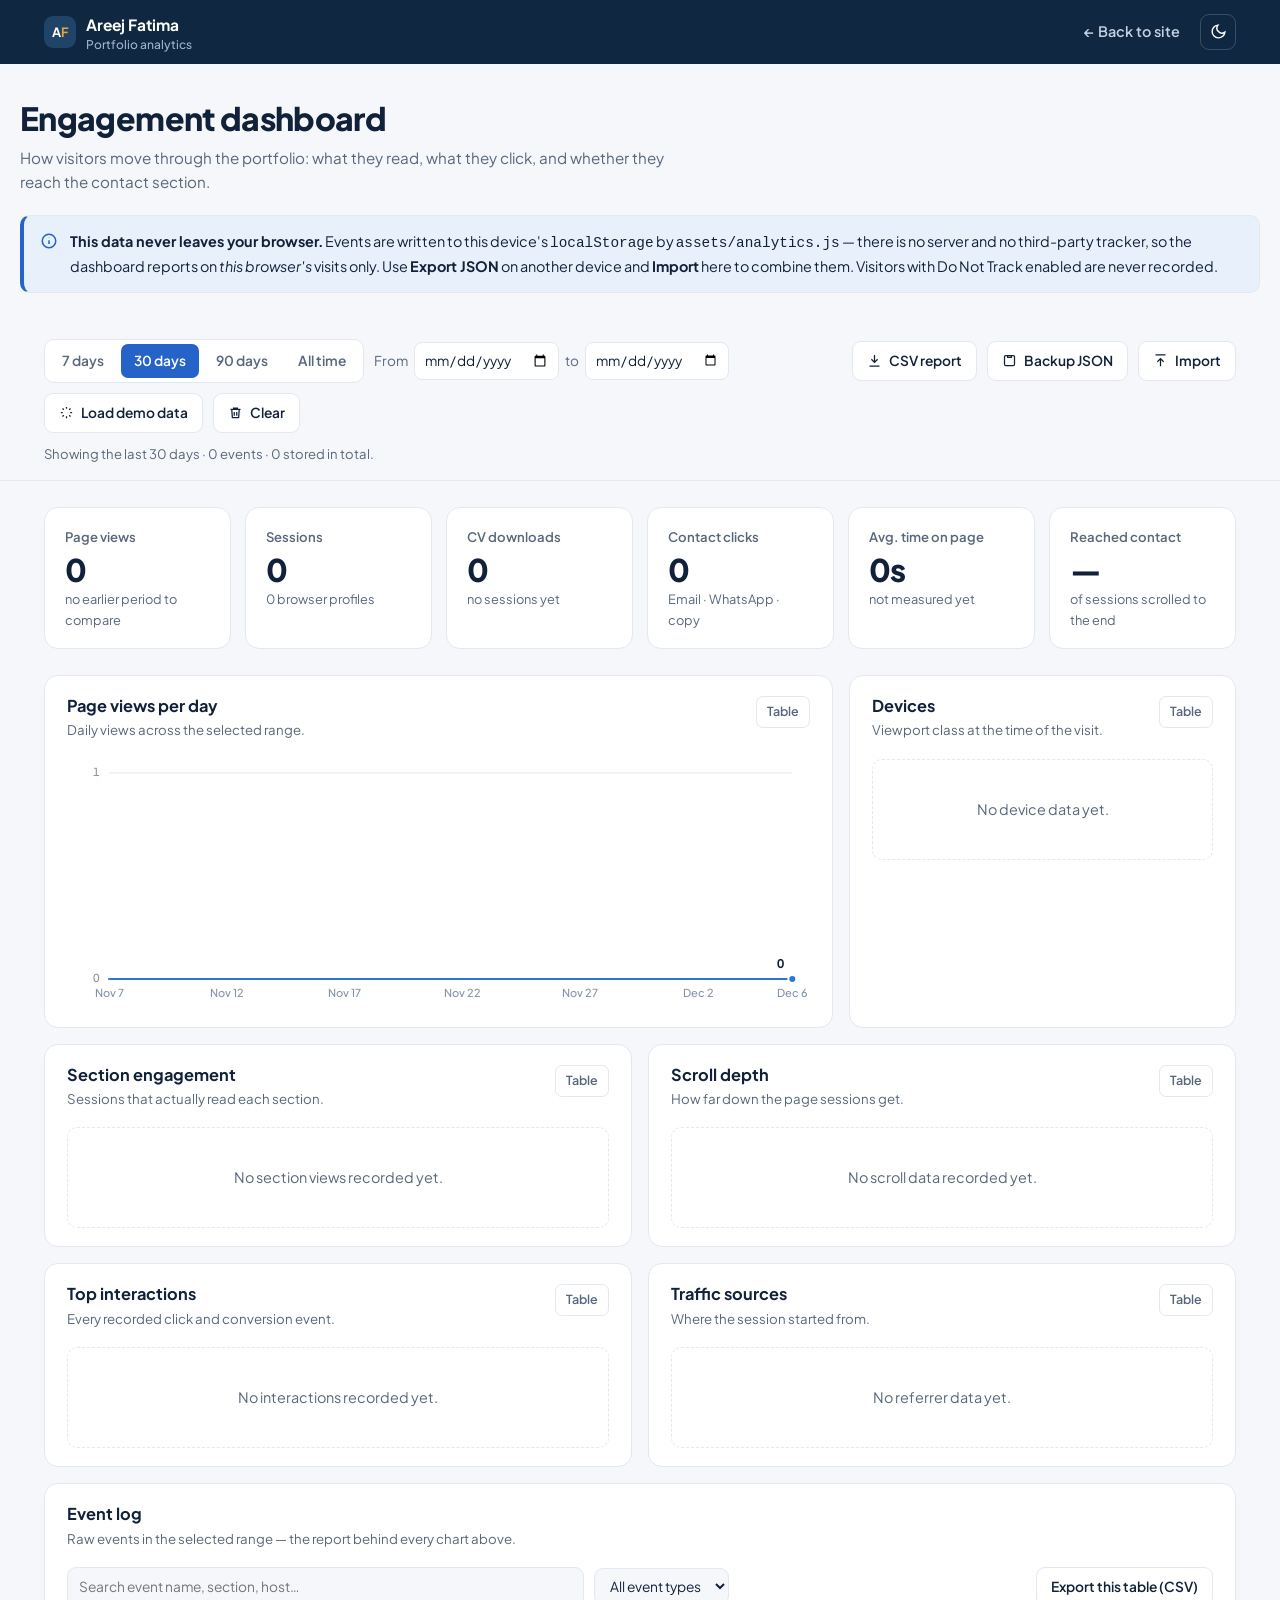
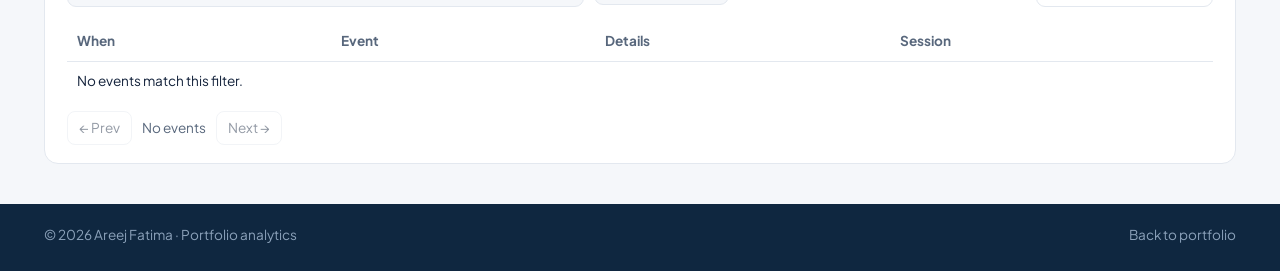
==== dashboard.html @ 3126476a "Add analytics dashboard, reporting and site enhancements Dashboard and reporting - dashboard.html: e" ====
<!DOCTYPE html>
<html lang="en">
<head>
<meta charset="UTF-8">
<meta name="viewport" content="width=device-width, initial-scale=1, viewport-fit=cover">
<title>Analytics Dashboard | Areej Fatima</title>
<meta name="description" content="Engagement dashboard and reporting for areejfatimak992.github.io — visits, CV downloads, contact clicks and section engagement.">
<meta name="robots" content="noindex,nofollow">
<meta name="theme-color" content="#0F2740">
<link rel="icon" href="data:image/svg+xml,<svg xmlns='http://www.w3.org/2000/svg' viewBox='0 0 64 64'><rect width='64' height='64' rx='14' fill='%230F2740'/><text x='50%' y='55%' dominant-baseline='middle' text-anchor='middle' font-family='Arial' font-weight='700' font-size='26' fill='white'>AF</text></svg>">
<link rel="preconnect" href="https://fonts.googleapis.com">
<link rel="preconnect" href="https://fonts.gstatic.com" crossorigin>
<link href="https://fonts.googleapis.com/css2?family=Plus+Jakarta+Sans:wght@400;500;600;700;800&family=JetBrains+Mono:wght@400;500&display=swap" rel="stylesheet">
<link rel="stylesheet" href="assets/dashboard.css">
<script>
  // Apply the saved theme before first paint so the dashboard never flashes.
  try{var t=localStorage.getItem('theme'); if(t) document.documentElement.setAttribute('data-theme',t);}catch(e){}
  // The dashboard reads the store; it must not write to it.
  window.AF_ANALYTICS_DISABLE_AUTO = true;
</script>
</head>
<body class="viz">

<header class="topbar">
  <div class="wrap">
    <a class="brand" href="index.html">
      <i>A<b>F</b></i>
      <span>Areej Fatima<small>Portfolio analytics</small></span>
    </a>
    <div class="topbar-right">
      <a class="back" href="index.html">&larr; Back to site</a>
      <button class="icon-btn" id="theme" type="button" aria-label="Switch light or dark theme">
        <svg viewBox="0 0 24 24" fill="none" stroke="currentColor" stroke-width="2"><path d="M21 12.8A9 9 0 1 1 11.2 3a7 7 0 0 0 9.8 9.8z"/></svg>
      </button>
    </div>
  </div>
</header>

<div class="wrap page-head">
  <h1>Engagement dashboard</h1>
  <p>How visitors move through the portfolio: what they read, what they click, and whether they reach the contact section.</p>
  <div class="notice">
    <svg viewBox="0 0 24 24" fill="none" stroke="currentColor" stroke-width="2"><circle cx="12" cy="12" r="9"/><path d="M12 11v5M12 7.5v.5"/></svg>
    <div>
      <b>This data never leaves your browser.</b>
      Events are written to this device's <code>localStorage</code> by <code>assets/analytics.js</code> — there is no server and no third-party tracker, so the dashboard reports on <em>this browser's</em> visits only. Use <b>Export JSON</b> on another device and <b>Import</b> here to combine them. Visitors with Do Not Track enabled are never recorded.
    </div>
  </div>
</div>

<div class="filterbar">
  <div class="wrap">
    <div class="rangeset" role="group" aria-label="Date range">
      <button type="button" data-range="7" aria-pressed="false">7 days</button>
      <button type="button" data-range="30" aria-pressed="true">30 days</button>
      <button type="button" data-range="90" aria-pressed="false">90 days</button>
      <button type="button" data-range="all" aria-pressed="false">All time</button>
    </div>
    <div class="custom">
      <label for="from">From</label>
      <input type="date" id="from" aria-label="Range start">
      <label for="to">to</label>
      <input type="date" id="to" aria-label="Range end">
    </div>

    <div class="spacer"></div>

    <button class="btn" id="exportCsv" type="button">
      <svg viewBox="0 0 24 24" fill="none" stroke="currentColor" stroke-width="2"><path d="M12 3v12M7 10l5 5 5-5M4 21h16"/></svg>
      CSV report
    </button>
    <button class="btn" id="exportJson" type="button">
      <svg viewBox="0 0 24 24" fill="none" stroke="currentColor" stroke-width="2"><path d="M8 4H6a2 2 0 0 0-2 2v12a2 2 0 0 0 2 2h12a2 2 0 0 0 2-2V6a2 2 0 0 0-2-2h-2M9 4h6v3H9z"/></svg>
      Backup JSON
    </button>
    <button class="btn" id="importBtn" type="button">
      <svg viewBox="0 0 24 24" fill="none" stroke="currentColor" stroke-width="2"><path d="M12 21V9M7 14l5-5 5 5M4 3h16"/></svg>
      Import
    </button>
    <input type="file" id="importFile" accept="application/json,.json" class="sr-only">
    <button class="btn" id="demoBtn" type="button">
      <svg viewBox="0 0 24 24" fill="none" stroke="currentColor" stroke-width="2"><path d="M12 3v3M12 18v3M3 12h3M18 12h3M5.6 5.6l2.1 2.1M16.3 16.3l2.1 2.1M18.4 5.6l-2.1 2.1M7.7 16.3l-2.1 2.1"/></svg>
      Load demo data
    </button>
    <button class="btn btn-danger" id="clearBtn" type="button">
      <svg viewBox="0 0 24 24" fill="none" stroke="currentColor" stroke-width="2"><path d="M4 7h16M9 7V5h6v2M6 7l1 13h10l1-13M10 11v6M14 11v6"/></svg>
      Clear
    </button>

    <p class="scope-note" id="scopeNote">Showing the last 30 days.</p>
  </div>
</div>

<main class="wrap">

  <section class="tiles" aria-label="Key figures">
    <div class="tile">
      <div class="label">Page views</div>
      <div class="value" id="kpiViews">—</div>
      <div id="kpiViewsDelta"></div>
    </div>
    <div class="tile">
      <div class="label">Sessions</div>
      <div class="value" id="kpiSessions">—</div>
      <div class="sub" id="kpiVisitors">—</div>
    </div>
    <div class="tile">
      <div class="label">CV downloads</div>
      <div class="value" id="kpiCv">—</div>
      <div class="sub" id="kpiCvRate">—</div>
    </div>
    <div class="tile">
      <div class="label">Contact clicks</div>
      <div class="value" id="kpiContact">—</div>
      <div class="sub">Email · WhatsApp · copy</div>
    </div>
    <div class="tile">
      <div class="label">Avg. time on page</div>
      <div class="value" id="kpiTime">—</div>
      <div class="sub" id="kpiTimeN">—</div>
    </div>
    <div class="tile">
      <div class="label">Reached contact</div>
      <div class="value" id="kpiReach">—</div>
      <div class="sub">of sessions scrolled to the end</div>
    </div>
  </section>

  <section class="cards">

    <article class="card span-8">
      <div class="card-head">
        <div>
          <h2>Page views per day</h2>
          <p>Daily views across the selected range.</p>
        </div>
        <button class="toggle" type="button" data-table="trend" aria-pressed="false">Table</button>
      </div>
      <div class="plot" id="trend"></div>
    </article>

    <article class="card span-4">
      <div class="card-head">
        <div>
          <h2>Devices</h2>
          <p>Viewport class at the time of the visit.</p>
        </div>
        <button class="toggle" type="button" data-table="devices" aria-pressed="false">Table</button>
      </div>
      <div class="plot" id="devices"></div>
    </article>

    <article class="card span-6">
      <div class="card-head">
        <div>
          <h2>Section engagement</h2>
          <p>Sessions that actually read each section.</p>
        </div>
        <button class="toggle" type="button" data-table="sections" aria-pressed="false">Table</button>
      </div>
      <div class="plot" id="sections"></div>
    </article>

    <article class="card span-6">
      <div class="card-head">
        <div>
          <h2>Scroll depth</h2>
          <p>How far down the page sessions get.</p>
        </div>
        <button class="toggle" type="button" data-table="depth" aria-pressed="false">Table</button>
      </div>
      <div class="plot" id="depth"></div>
    </article>

    <article class="card span-6">
      <div class="card-head">
        <div>
          <h2>Top interactions</h2>
          <p>Every recorded click and conversion event.</p>
        </div>
        <button class="toggle" type="button" data-table="events" aria-pressed="false">Table</button>
      </div>
      <div class="plot" id="events"></div>
    </article>

    <article class="card span-6">
      <div class="card-head">
        <div>
          <h2>Traffic sources</h2>
          <p>Where the session started from.</p>
        </div>
        <button class="toggle" type="button" data-table="sources" aria-pressed="false">Table</button>
      </div>
      <div class="plot" id="sources"></div>
    </article>

    <article class="card span-12">
      <div class="card-head">
        <div>
          <h2>Event log</h2>
          <p>Raw events in the selected range — the report behind every chart above.</p>
        </div>
      </div>
      <div class="logbar">
        <input type="search" id="logSearch" placeholder="Search event name, section, host…" aria-label="Search events">
        <select id="logType" aria-label="Filter by event type"><option value="">All event types</option></select>
        <span class="spacer"></span>
        <button class="btn" id="exportLog" type="button">Export this table (CSV)</button>
      </div>
      <div class="tbl-wrap">
        <table id="logTable">
          <thead>
            <tr>
              <th class="sortable" data-sort="t" scope="col">When</th>
              <th class="sortable" data-sort="e" scope="col">Event</th>
              <th scope="col">Details</th>
              <th class="sortable" data-sort="s" scope="col">Session</th>
            </tr>
          </thead>
          <tbody></tbody>
        </table>
      </div>
      <div class="pager">
        <button type="button" id="prevPage">&larr; Prev</button>
        <span id="pageInfo">—</span>
        <button type="button" id="nextPage">Next &rarr;</button>
      </div>
    </article>

  </section>
</main>

<footer>
  <div class="wrap">
    <span>© 2026 Areej Fatima · Portfolio analytics</span>
    <span><a href="index.html">Back to portfolio</a></span>
  </div>
</footer>

<script src="assets/analytics.js" defer></script>
<script src="assets/dashboard.js" defer></script>
</body>
</html>
---- assets/dashboard.css ----
/* ==========================================================================
   Portfolio analytics dashboard
   Shares the site's brand tokens; adds a chart-specific token layer (.viz)
   so light/dark chart colours swap in one place.
   ========================================================================== */

:root{
  --navy:#0F2740; --navy-2:#173654; --navy-3:#1F4468;
  --blue:#2563C9; --blue-soft:#E8F0FC; --amber:#E9A53A;
  --bg:#F5F7FA; --bg-alt:#FFFFFF; --ink:#12213A; --muted:#58677C; --line:#E3E8EF; --card:#FFFFFF;
  --good:#0ca30c; --critical:#d03b3b;
  box-sizing:border-box;
}
@media (prefers-color-scheme:dark){
  :root:not([data-theme="light"]){--bg:#0C1522;--bg-alt:#101C2C;--ink:#E7EDF5;--muted:#9AAABE;--line:#203047;--card:#132235;--blue:#6FA3F2;--blue-soft:#172E4D;--navy:#0A1A2B;--navy-2:#11263D}
}
:root[data-theme="dark"]{--bg:#0C1522;--bg-alt:#101C2C;--ink:#E7EDF5;--muted:#9AAABE;--line:#203047;--card:#132235;--blue:#6FA3F2;--blue-soft:#172E4D;--navy:#0A1A2B;--navy-2:#11263D}

*,*::before,*::after{box-sizing:inherit}
@media (prefers-reduced-motion:reduce){*{transition:none!important;animation:none!important}}

body{
  margin:0;background:var(--bg);color:var(--ink);
  font-family:"Plus Jakarta Sans",system-ui,-apple-system,"Segoe UI",Roboto,sans-serif;
  font-size:15.5px;line-height:1.6;-webkit-font-smoothing:antialiased;
}
a{color:var(--blue)}
a:focus-visible,button:focus-visible,input:focus-visible,select:focus-visible{outline:2px solid var(--amber);outline-offset:2px;border-radius:6px}
h1,h2,h3{margin:0;line-height:1.25}
.wrap{max-width:1240px;margin:0 auto;padding:0 24px}
.sr-only{position:absolute;width:1px;height:1px;padding:0;margin:-1px;overflow:hidden;clip:rect(0,0,0,0);white-space:nowrap;border:0}

/* ---------- chart token layer -------------------------------------------- */
.viz{
  color-scheme:light;
  --surface-1:#FFFFFF;
  --text-primary:#12213A;
  --text-secondary:#58677C;
  --viz-muted:#8494A8;
  --grid:#E3E8EF;
  --axis:#C9D3E0;
  --series-1:#2a78d6;
  --series-2:#eb6834;
  --series-3:#1baf7a;
  --ord-1:#86b6ef; --ord-2:#5598e7; --ord-3:#2a78d6; --ord-4:#1c5cab;
}
@media (prefers-color-scheme:dark){
  :root:where(:not([data-theme="light"])) .viz{
    color-scheme:dark;
    --surface-1:#132235;
    --text-primary:#E7EDF5;
    --text-secondary:#9AAABE;
    --viz-muted:#8494A8;
    --grid:#203047;
    --axis:#2C405C;
    --series-1:#3987e5;
    --series-2:#d95926;
    --series-3:#199e70;
    --ord-1:#cde2fb; --ord-2:#9ec5f4; --ord-3:#6da7ec; --ord-4:#3987e5;
  }
}
:root[data-theme="dark"] .viz{
  color-scheme:dark;
  --surface-1:#132235;
  --text-primary:#E7EDF5;
  --text-secondary:#9AAABE;
  --viz-muted:#8494A8;
  --grid:#203047;
  --axis:#2C405C;
  --series-1:#3987e5;
  --series-2:#d95926;
  --series-3:#199e70;
  --ord-1:#cde2fb; --ord-2:#9ec5f4; --ord-3:#6da7ec; --ord-4:#3987e5;
}

/* ---------- top bar ------------------------------------------------------- */
.topbar{background:var(--navy);color:#fff;position:sticky;top:0;z-index:20}
.topbar .wrap{display:flex;align-items:center;justify-content:space-between;gap:18px;height:64px}
.brand{display:flex;align-items:center;gap:10px;color:#fff;text-decoration:none;font-weight:700}
.brand i{width:32px;height:32px;border-radius:9px;background:var(--navy-3);display:flex;align-items:center;justify-content:center;font-style:normal;font-size:.8rem}
.brand i b{color:var(--amber)}
.brand small{display:block;font-weight:500;font-size:.75rem;color:#9FB3C9;line-height:1.1}
.topbar-right{display:flex;align-items:center;gap:8px}
.icon-btn{width:36px;height:36px;border-radius:9px;border:1px solid rgba(255,255,255,.18);background:transparent;color:#fff;display:flex;align-items:center;justify-content:center;cursor:pointer}
.icon-btn svg{width:17px;height:17px}
.back{color:#C3D1E2;text-decoration:none;font-size:.9rem;font-weight:600;padding:8px 12px;border-radius:8px}
.back:hover{color:#fff;background:rgba(255,255,255,.08)}

/* ---------- page head ----------------------------------------------------- */
.page-head{padding:34px 0 8px}
.page-head h1{font-size:clamp(1.5rem,3vw,2rem);font-weight:800;letter-spacing:-.02em}
.page-head p{color:var(--muted);margin:8px 0 0;max-width:62ch;font-size:.95rem}

.notice{
  display:flex;gap:12px;align-items:flex-start;
  background:var(--blue-soft);border:1px solid var(--line);border-left:4px solid var(--blue);
  border-radius:10px;padding:14px 16px;margin:20px 0 0;font-size:.9rem;color:var(--ink);
}
.notice svg{width:18px;height:18px;flex-shrink:0;color:var(--blue);margin-top:2px}
.notice b{font-weight:700}

/* ---------- filter row (scopes every card below) -------------------------- */
.filterbar{
  position:sticky;top:64px;z-index:15;
  background:var(--bg);border-bottom:1px solid var(--line);
  padding:16px 0;margin-top:22px;
}
.filterbar .wrap{display:flex;flex-wrap:wrap;align-items:center;gap:10px}
.rangeset{display:flex;gap:4px;background:var(--card);border:1px solid var(--line);border-radius:10px;padding:4px}
.rangeset button{
  font:inherit;font-size:.86rem;font-weight:600;padding:6px 13px;border-radius:7px;
  border:0;background:transparent;color:var(--muted);cursor:pointer;transition:background .15s,color .15s;
}
.rangeset button:hover{color:var(--ink)}
.rangeset button[aria-pressed="true"]{background:var(--blue);color:#fff}
.custom{display:flex;align-items:center;gap:6px;font-size:.85rem;color:var(--muted)}
.custom input{
  font:inherit;font-size:.85rem;padding:6px 9px;border-radius:8px;
  border:1px solid var(--line);background:var(--card);color:var(--ink);
}
.spacer{flex:1 1 auto}
.btn{
  font:inherit;font-size:.86rem;font-weight:600;padding:8px 14px;border-radius:9px;
  border:1px solid var(--line);background:var(--card);color:var(--ink);cursor:pointer;
  display:inline-flex;align-items:center;gap:7px;text-decoration:none;transition:border-color .15s,background .15s;
}
.btn:hover{border-color:var(--blue);color:var(--blue)}
.btn svg{width:15px;height:15px}
.btn-primary{background:var(--blue);border-color:var(--blue);color:#fff}
.btn-primary:hover{background:var(--blue);color:#fff;filter:brightness(1.07)}
.btn-danger:hover{border-color:var(--critical);color:var(--critical)}
.scope-note{width:100%;font-size:.82rem;color:var(--muted);margin:0}

/* ---------- stat tiles ---------------------------------------------------- */
.tiles{display:grid;grid-template-columns:repeat(6,1fr);gap:14px;margin:26px 0}
.tile{background:var(--card);border:1px solid var(--line);border-radius:14px;padding:18px 20px}
.tile .label{font-size:.82rem;color:var(--muted);font-weight:600;display:flex;align-items:center;gap:6px}
.tile .value{font-size:1.95rem;font-weight:800;letter-spacing:-.025em;margin-top:6px;line-height:1.1}
.tile .sub{font-size:.8rem;color:var(--muted);margin-top:2px}
.delta{font-size:.78rem;font-weight:700;display:inline-flex;align-items:center;gap:3px;margin-top:4px}
.delta.up{color:var(--good)}
.delta.down{color:var(--critical)}
.delta.flat{color:var(--muted)}
.delta svg{width:12px;height:12px}

/* ---------- chart cards --------------------------------------------------- */
.cards{display:grid;grid-template-columns:repeat(12,1fr);gap:16px;padding-bottom:20px}
.card{
  background:var(--card);border:1px solid var(--line);border-radius:14px;
  padding:20px 22px 18px;display:flex;flex-direction:column;min-width:0;
}
.card.span-8{grid-column:span 8}
.card.span-6{grid-column:span 6}
.card.span-4{grid-column:span 4}
.card.span-12{grid-column:span 12}
.card-head{display:flex;align-items:flex-start;justify-content:space-between;gap:12px;margin-bottom:4px}
.card-head h2{font-size:1.02rem;font-weight:700}
.card-head p{margin:3px 0 0;font-size:.83rem;color:var(--muted)}
.toggle{
  font:inherit;font-size:.78rem;font-weight:600;padding:5px 10px;border-radius:7px;
  border:1px solid var(--line);background:transparent;color:var(--muted);cursor:pointer;flex-shrink:0;
}
.toggle:hover{border-color:var(--blue);color:var(--blue)}
.toggle[aria-pressed="true"]{background:var(--blue-soft);border-color:var(--blue);color:var(--blue)}
.plot{position:relative;margin-top:14px;flex:1;min-height:0}
.plot svg{display:block;width:100%;height:auto;overflow:visible}
.empty{
  display:flex;align-items:center;justify-content:center;text-align:center;
  color:var(--muted);font-size:.9rem;padding:38px 10px;border:1px dashed var(--line);border-radius:10px;
}

/* legend */
.legend{display:flex;flex-wrap:wrap;gap:14px;margin-top:12px;font-size:.83rem;color:var(--text-secondary)}
.legend span{display:inline-flex;align-items:center;gap:7px}
.legend i{width:11px;height:11px;border-radius:3px;flex-shrink:0}

/* tooltip */
.tip{
  position:absolute;pointer-events:none;z-index:5;opacity:0;transition:opacity .12s;
  background:var(--navy);color:#fff;border-radius:9px;padding:9px 12px;font-size:.8rem;line-height:1.45;
  box-shadow:0 14px 28px -14px rgba(0,0,0,.6);white-space:nowrap;transform:translate(-50%,-115%);
}
.tip.on{opacity:1}
.tip b{display:block;font-size:.85rem;margin-bottom:2px}
.tip em{font-style:normal;color:#9FB3C9}

/* table twin */
.tbl-wrap{margin-top:14px;overflow:auto;max-height:340px}
table{width:100%;border-collapse:collapse;font-size:.85rem}
thead th{
  position:sticky;top:0;background:var(--card);text-align:left;font-weight:700;color:var(--muted);
  padding:9px 10px;border-bottom:1px solid var(--line);white-space:nowrap;z-index:1;
}
thead th.sortable{cursor:pointer;user-select:none}
thead th.sortable:hover{color:var(--blue)}
tbody td{padding:8px 10px;border-bottom:1px solid var(--line);vertical-align:top}
tbody tr:last-child td{border-bottom:0}
td.num,th.num{text-align:right;font-variant-numeric:tabular-nums}
td.mono{font-family:"JetBrains Mono",ui-monospace,Consolas,monospace;font-size:.78rem;color:var(--muted)}
.pill{display:inline-block;font-size:.75rem;font-weight:600;padding:2px 9px;border-radius:99px;background:var(--blue-soft);color:var(--blue)}

/* ---------- event log ----------------------------------------------------- */
.logbar{display:flex;flex-wrap:wrap;gap:10px;align-items:center;margin-top:14px}
.logbar input[type="search"],.logbar select{
  font:inherit;font-size:.86rem;padding:8px 11px;border-radius:9px;
  border:1px solid var(--line);background:var(--bg);color:var(--ink);
}
.logbar input[type="search"]{min-width:230px;flex:1 1 230px}
.pager{display:flex;align-items:center;gap:10px;margin-top:12px;font-size:.85rem;color:var(--muted)}
.pager button{
  font:inherit;font-size:.85rem;padding:5px 11px;border-radius:8px;
  border:1px solid var(--line);background:var(--card);color:var(--ink);cursor:pointer;
}
.pager button[disabled]{opacity:.45;cursor:not-allowed}

footer{
  background:var(--navy);color:#8CA2BA;font-size:.85rem;padding:20px 0 26px;margin-top:20px;
}
footer .wrap{display:flex;justify-content:space-between;gap:12px;flex-wrap:wrap}
footer a{color:#8CA2BA;text-decoration:none}
footer a:hover{color:#fff;text-decoration:underline}

/* ---------- responsive ---------------------------------------------------- */
@media (max-width:1100px){
  .tiles{grid-template-columns:repeat(3,1fr)}
  .card.span-8,.card.span-6,.card.span-4{grid-column:span 12}
}
@media (max-width:640px){
  .wrap{padding:0 16px}
  .tiles{grid-template-columns:repeat(2,1fr)}
  .tile .value{font-size:1.6rem}
  .filterbar{position:static}
  .rangeset{width:100%;justify-content:space-between}
  .custom{width:100%}
  .custom input{flex:1;min-width:0}
  .brand small{display:none}
}

@media print{
  .topbar,.filterbar,.toggle,footer,.logbar,.pager{display:none!important}
  body{background:#fff}
  .card{break-inside:avoid;border-color:#ccc}
}
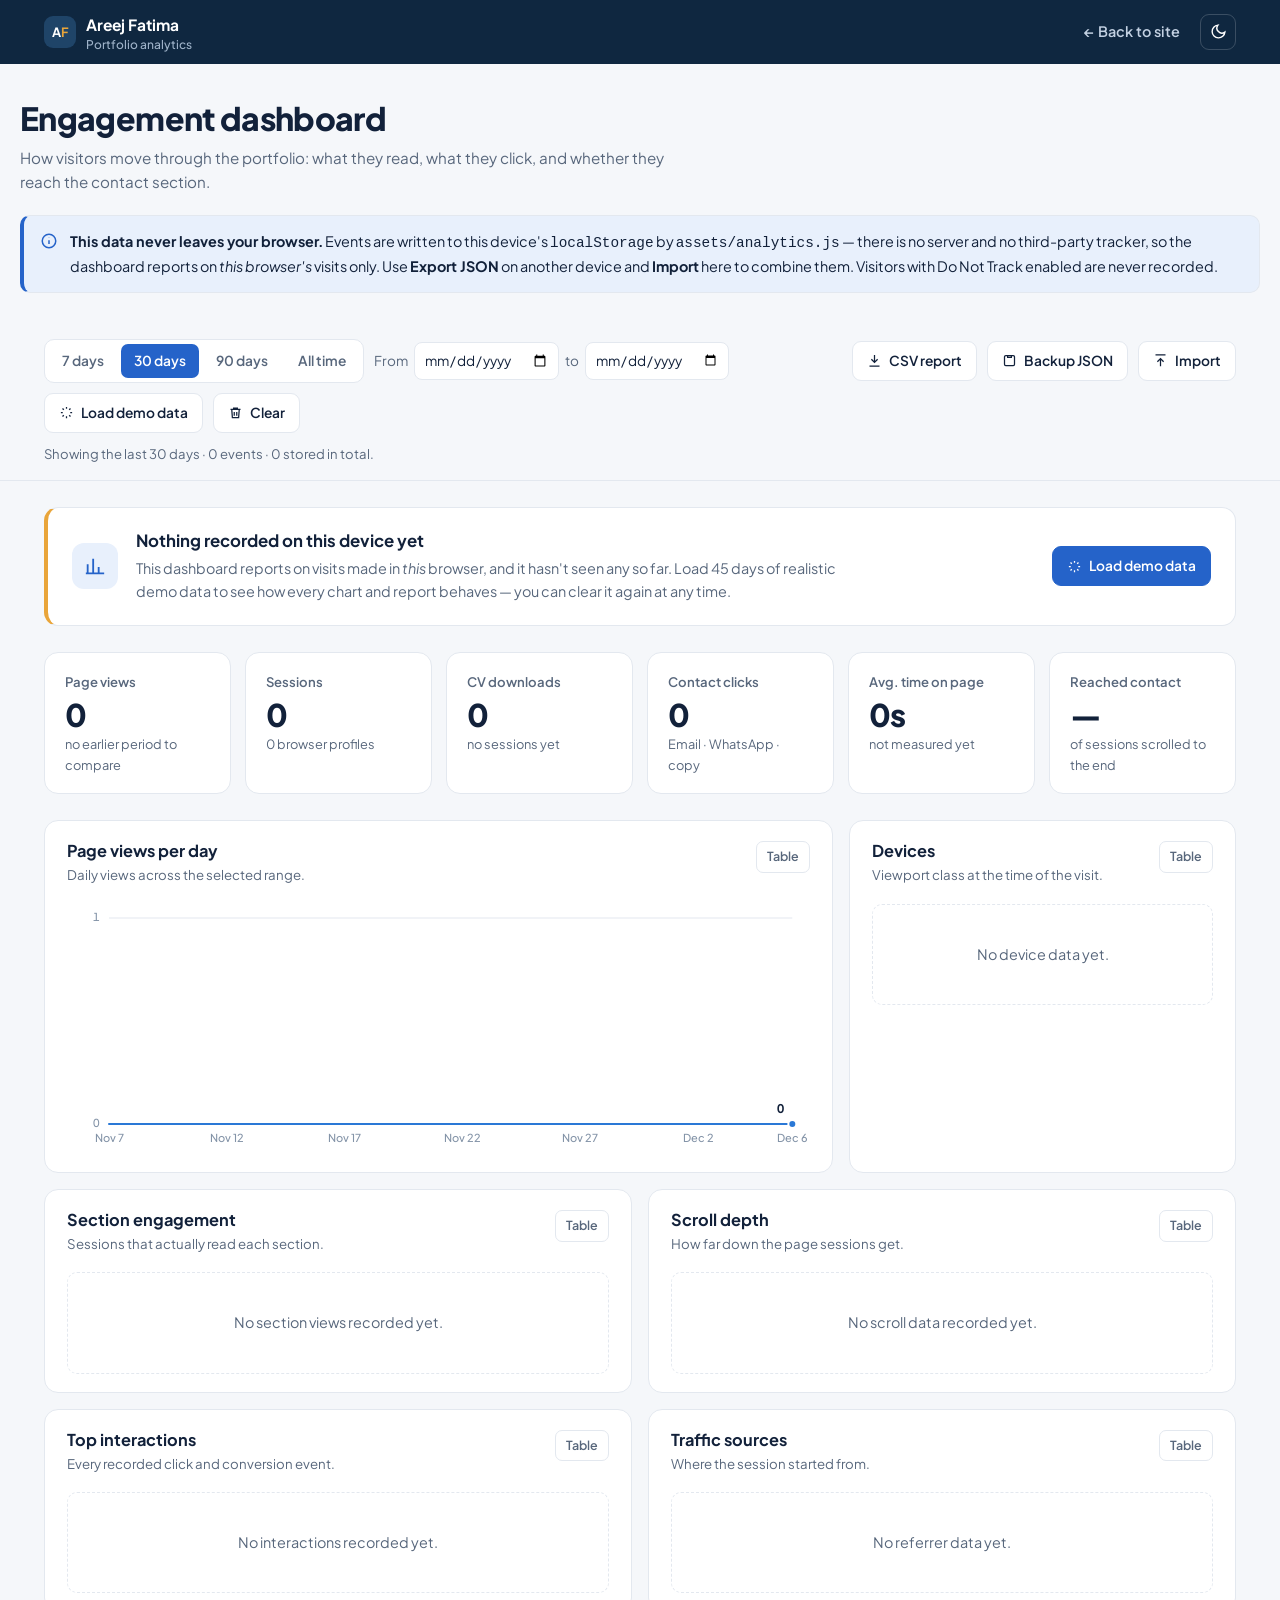
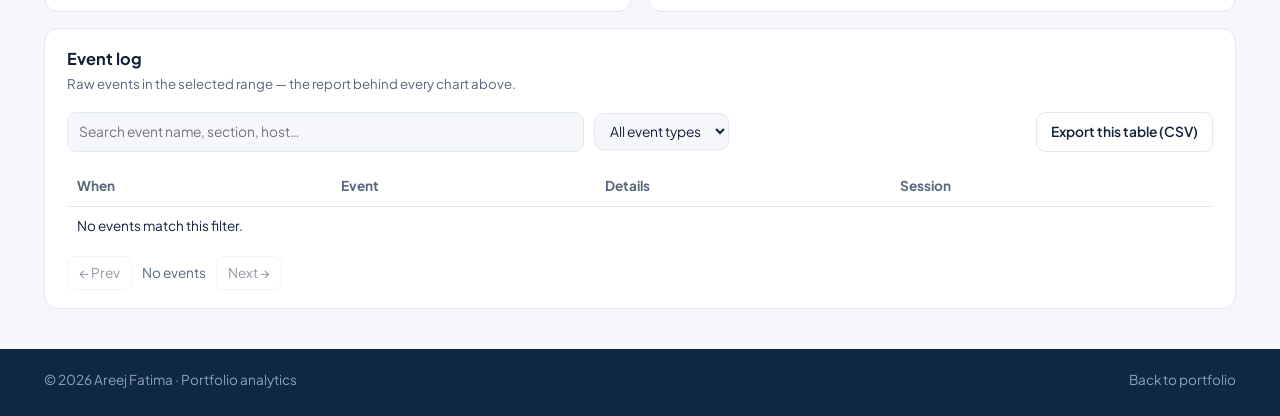
==== commit d4531f99: "Surface AI/LLM work and fix the dashboard's first-run state - Add an "AI and LLM integration" skills" ====
--- a/dashboard.html
+++ b/dashboard.html
@@ -93,6 +93,20 @@
 
 <main class="wrap">
 
+  <div class="starter" id="emptyBanner" hidden>
+    <div class="starter-ic">
+      <svg viewBox="0 0 24 24" fill="none" stroke="currentColor" stroke-width="2"><path d="M4 20V10M10 20V4M16 20v-7M22 20H2"/></svg>
+    </div>
+    <div class="starter-body">
+      <h2>Nothing recorded on this device yet</h2>
+      <p>This dashboard reports on visits made in <em>this</em> browser, and it hasn't seen any so far. Load 45 days of realistic demo data to see how every chart and report behaves — you can clear it again at any time.</p>
+    </div>
+    <button class="btn btn-primary" id="starterBtn" type="button">
+      <svg viewBox="0 0 24 24" fill="none" stroke="currentColor" stroke-width="2"><path d="M12 3v3M12 18v3M3 12h3M18 12h3M5.6 5.6l2.1 2.1M16.3 16.3l2.1 2.1M18.4 5.6l-2.1 2.1M7.7 16.3l-2.1 2.1"/></svg>
+      Load demo data
+    </button>
+  </div>
+
   <section class="tiles" aria-label="Key figures">
     <div class="tile">
       <div class="label">Page views</div>
--- a/assets/dashboard.css
+++ b/assets/dashboard.css
@@ -131,6 +131,24 @@
 .btn-danger:hover{border-color:var(--critical);color:var(--critical)}
 .scope-note{width:100%;font-size:.82rem;color:var(--muted);margin:0}
 
+/* ---------- first-run banner ---------------------------------------------- */
+.starter{
+  display:flex;align-items:center;gap:18px;flex-wrap:wrap;
+  background:var(--card);border:1px solid var(--line);border-left:4px solid var(--amber);
+  border-radius:14px;padding:22px 24px;margin:26px 0 0;
+}
+.starter[hidden]{display:none}
+.starter-ic{
+  width:46px;height:46px;border-radius:12px;flex-shrink:0;
+  background:var(--blue-soft);color:var(--blue);
+  display:flex;align-items:center;justify-content:center;
+}
+.starter-ic svg{width:22px;height:22px}
+.starter-body{flex:1 1 320px;min-width:0}
+.starter-body h2{font-size:1.05rem;font-weight:700}
+.starter-body p{margin:6px 0 0;color:var(--muted);font-size:.9rem;max-width:66ch}
+.starter .btn{flex-shrink:0}
+
 /* ---------- stat tiles ---------------------------------------------------- */
 .tiles{display:grid;grid-template-columns:repeat(6,1fr);gap:14px;margin:26px 0}
 .tile{background:var(--card);border:1px solid var(--line);border-radius:14px;padding:18px 20px}
